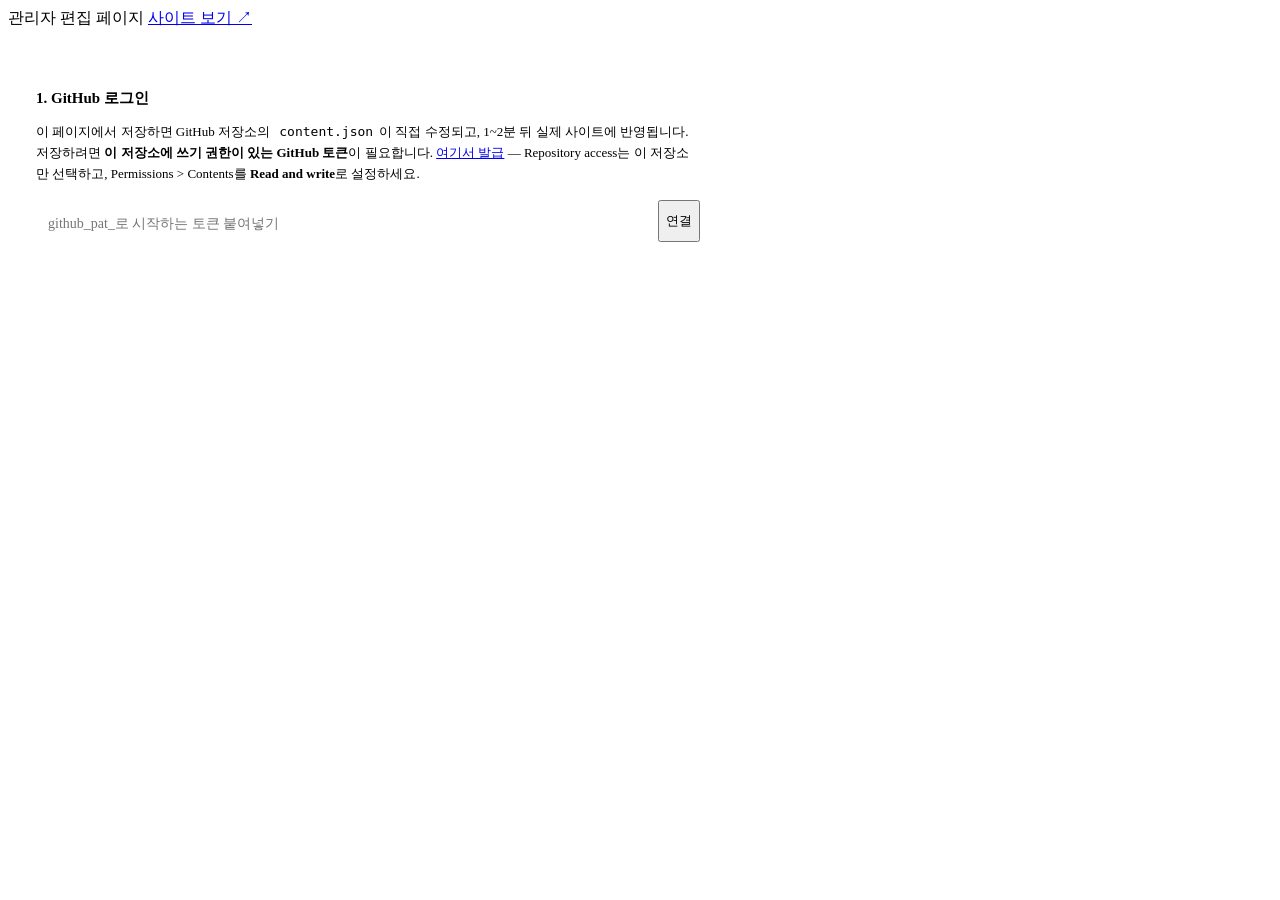
==== admin.html @ 72173c35 "Add color palette editing to admin panel Add colors object to content.json (primary/accent/bg/text/b" ====
<!DOCTYPE html>
<html lang="ko">
<head>
<meta charset="UTF-8">
<meta name="viewport" content="width=device-width, initial-scale=1.0">
<title>관리자 편집 · 차곡차곡 AI 실전기</title>
<meta name="robots" content="noindex, nofollow">
<link rel="stylesheet" href="styles.css">
<link rel="stylesheet" href="admin.css">
</head>
<body class="admin-body">

<header class="topbar">
  <div class="container topbar-inner">
    <span class="logo">관리자 편집 페이지</span>
    <a href="index.html" class="btn btn-small" target="_blank" rel="noopener">사이트 보기 ↗</a>
  </div>
</header>

<main class="container admin-main">

  <section class="admin-card">
    <h2>1. GitHub 로그인</h2>
    <p class="admin-help">
      이 페이지에서 저장하면 GitHub 저장소의 <code>content.json</code>이 직접 수정되고, 1~2분 뒤 실제 사이트에 반영됩니다.<br>
      저장하려면 <strong>이 저장소에 쓰기 권한이 있는 GitHub 토큰</strong>이 필요합니다.
      <a href="https://github.com/settings/personal-access-tokens/new" target="_blank" rel="noopener">여기서 발급</a>
      — Repository access는 이 저장소만 선택하고, Permissions &gt; Contents를 <strong>Read and write</strong>로 설정하세요.
    </p>
    <div class="admin-row">
      <input type="password" id="gh-token" placeholder="github_pat_로 시작하는 토큰 붙여넣기">
      <button id="btn-connect" class="btn btn-primary btn-small">연결</button>
      <button id="btn-disconnect" class="btn btn-small" hidden>로그아웃</button>
    </div>
    <p id="auth-status" class="admin-status"></p>
  </section>

  <section class="admin-card" id="editor-section" hidden>
    <h2>2. 폰트</h2>
    <div class="admin-row">
      <select id="font-select"></select>
    </div>

    <h2>3. 색상 팔레트</h2>
    <div class="color-grid">
      <label class="color-field">포인트 색상 (버튼)<span class="color-input-wrap"><input type="color" data-path="colors.primary"><output></output></span></label>
      <label class="color-field">포인트 색상 (진하게, hover)<span class="color-input-wrap"><input type="color" data-path="colors.primaryDark"><output></output></span></label>
      <label class="color-field">보조 강조색 (체크아이콘 등)<span class="color-input-wrap"><input type="color" data-path="colors.accent"><output></output></span></label>
      <label class="color-field">기본 배경색<span class="color-input-wrap"><input type="color" data-path="colors.bg"><output></output></span></label>
      <label class="color-field">섹션 배경색<span class="color-input-wrap"><input type="color" data-path="colors.bgAlt"><output></output></span></label>
      <label class="color-field">기본 글자색<span class="color-input-wrap"><input type="color" data-path="colors.text"><output></output></span></label>
      <label class="color-field">흐린 글자색<span class="color-input-wrap"><input type="color" data-path="colors.textMuted"><output></output></span></label>
      <label class="color-field">테두리 색상<span class="color-input-wrap"><input type="color" data-path="colors.border"><output></output></span></label>
    </div>

    <h2>4. 사이트 공통</h2>
    <label>브라우저 탭 제목<input type="text" data-path="site.pageTitle"></label>
    <label>상단 로고 텍스트<input type="text" data-path="site.logo"></label>
    <label>상단 버튼 텍스트<input type="text" data-path="site.navCta"></label>

    <h2>5. 히어로 영역</h2>
    <label>강조 문구 (eyebrow)<input type="text" data-path="hero.eyebrow"></label>
    <label>영문 태그라인<input type="text" data-path="hero.tagline"></label>
    <label>제목 첫 줄<input type="text" data-path="hero.titleLine1"></label>
    <label>제목 강조 줄 (색상 강조)<input type="text" data-path="hero.titleHighlight"></label>
    <label>핵심 카피<input type="text" data-path="hero.copy"></label>
    <label>보조 설명<input type="text" data-path="hero.sub"></label>
    <label>일시<input type="text" data-path="hero.eventDate"></label>
    <label>방식<input type="text" data-path="hero.eventMode"></label>
    <label>소요 시간<input type="text" data-path="hero.eventDuration"></label>
    <label>신청 버튼 텍스트<input type="text" data-path="hero.ctaText"></label>

    <h2>6. Who is this for</h2>
    <label>섹션 제목<input type="text" data-path="who.sectionTitle"></label>
    <label>섹션 부제<input type="text" data-path="who.sectionSubtitle"></label>
    <div class="list-editor" id="who-editor"></div>
    <button type="button" class="btn btn-small admin-add-btn" data-add="who">+ 항목 추가</button>

    <h2>7. Agenda</h2>
    <label>섹션 제목<input type="text" data-path="agenda.sectionTitle"></label>
    <label>섹션 부제<input type="text" data-path="agenda.sectionSubtitle"></label>
    <div class="list-editor" id="agenda-editor"></div>
    <button type="button" class="btn btn-small admin-add-btn" data-add="agenda">+ 항목 추가</button>

    <h2>8. What makes it different</h2>
    <label>섹션 제목<input type="text" data-path="diff.sectionTitle"></label>
    <label>본문<textarea rows="3" data-path="diff.copy"></textarea></label>
    <label>강조 문구<input type="text" data-path="diff.highlight"></label>

    <h2>9. 신청 섹션</h2>
    <label>섹션 제목<input type="text" data-path="apply.sectionTitle"></label>
    <label>섹션 부제<input type="text" data-path="apply.sectionSubtitle"></label>
    <label>제출 버튼 텍스트<input type="text" data-path="apply.submitText"></label>
    <label>하단 안내문<input type="text" data-path="apply.note"></label>

    <h2>10. 푸터</h2>
    <label>제목<input type="text" data-path="footer.title"></label>
    <label>담당자명<input type="text" data-path="footer.manager"></label>
    <label>연락처<input type="text" data-path="footer.phone"></label>

    <div class="admin-save-bar">
      <button id="btn-reload" class="btn btn-small">저장된 내용 다시 불러오기</button>
      <button id="btn-save" class="btn btn-primary btn-large">GitHub에 저장하기</button>
    </div>
    <p id="save-status" class="admin-status"></p>
  </section>

</main>

<script src="content-loader.js"></script>
<script src="admin.js"></script>
</body>
</html>
---- admin.css ----
.admin-body {
  background: var(--color-bg-alt);
}

.admin-main {
  max-width: 720px;
  padding-top: 32px;
  padding-bottom: 80px;
}

.admin-card {
  background: var(--color-white);
  border: 1px solid var(--color-border);
  border-radius: var(--radius);
  padding: 28px;
  margin-bottom: 24px;
}

.admin-card h2 {
  font-size: 15px;
  margin: 28px 0 14px;
  padding-top: 18px;
  border-top: 1px solid var(--color-border);
}

.admin-card h2:first-child {
  margin-top: 0;
  padding-top: 0;
  border-top: none;
}

.admin-help {
  font-size: 13px;
  color: var(--color-text-muted);
  line-height: 1.6;
  margin: 0 0 16px;
}

.admin-help code {
  background: var(--color-bg-alt);
  padding: 1px 6px;
  border-radius: 4px;
}

.admin-row {
  display: flex;
  gap: 8px;
}

.admin-row input,
.admin-row select {
  flex: 1;
}

.admin-card label {
  display: block;
  font-size: 13px;
  font-weight: 700;
  margin-bottom: 14px;
}

.admin-card input[type="text"],
.admin-card input[type="password"],
.admin-card select,
.admin-card textarea {
  display: block;
  width: 100%;
  margin-top: 6px;
  padding: 10px 12px;
  border: 1px solid var(--color-border);
  border-radius: 8px;
  font-size: 14px;
  font-family: inherit;
}

.admin-status {
  font-size: 13px;
  margin: 10px 0 0;
  min-height: 18px;
}

.admin-status.ok { color: var(--color-accent); }
.admin-status.error { color: #e0453c; }

.list-editor {
  display: grid;
  gap: 10px;
  margin-bottom: 12px;
}

.list-row {
  display: flex;
  gap: 8px;
  align-items: flex-start;
  background: var(--color-bg-alt);
  border-radius: 8px;
  padding: 10px;
}

.list-row-fields {
  flex: 1;
  display: grid;
  gap: 6px;
}

.list-row-fields input {
  width: 100%;
  padding: 8px 10px;
  border: 1px solid var(--color-border);
  border-radius: 6px;
  font-size: 13px;
  font-family: inherit;
}

.list-row-remove {
  flex: none;
  border: none;
  background: none;
  color: #e0453c;
  font-size: 13px;
  cursor: pointer;
  padding: 8px 4px;
}

.admin-add-btn {
  margin-bottom: 8px;
}

.color-grid {
  display: grid;
  grid-template-columns: repeat(auto-fit, minmax(220px, 1fr));
  gap: 16px;
  margin-bottom: 8px;
}

.color-field {
  margin-bottom: 0;
}

.color-input-wrap {
  display: flex;
  align-items: center;
  gap: 10px;
  margin-top: 6px;
}

.color-input-wrap input[type="color"] {
  width: 44px;
  height: 36px;
  padding: 2px;
  border: 1px solid var(--color-border);
  border-radius: 8px;
  cursor: pointer;
  margin-top: 0;
}

.color-input-wrap output {
  font-size: 13px;
  font-family: ui-monospace, monospace;
  color: var(--color-text-muted);
}

.admin-save-bar {
  display: flex;
  gap: 10px;
  align-items: center;
  margin-top: 32px;
  padding-top: 24px;
  border-top: 1px solid var(--color-border);
}
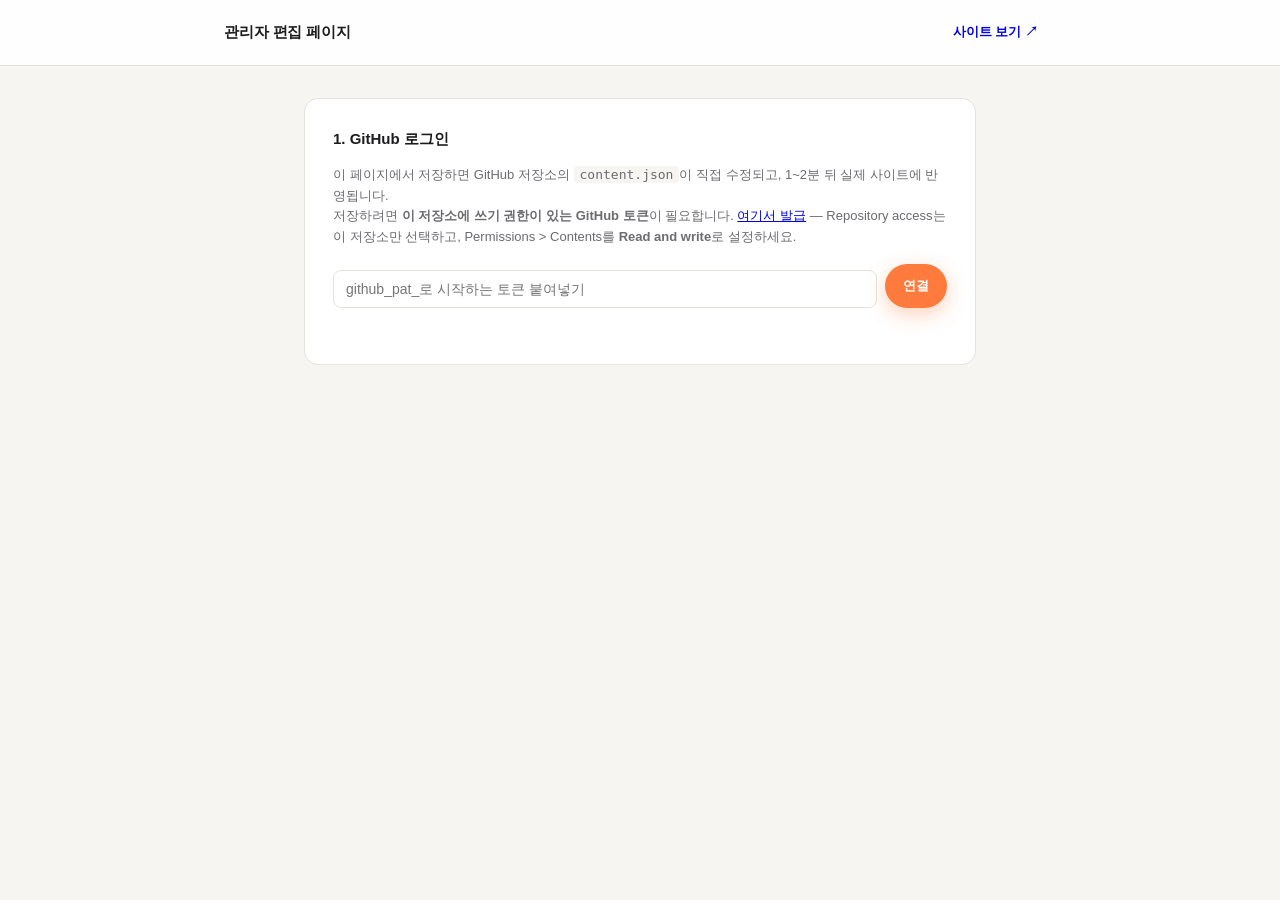
==== commit 6da9ecc9: "Add card background color and event-info font size controls The event-info box, checklist items, app" ====
--- a/admin.html
+++ b/admin.html
@@ -43,22 +43,38 @@
 
     <h2>3. 색상 팔레트</h2>
     <div class="color-grid">
-      <label class="color-field">포인트 색상 (버튼)<span class="color-input-wrap"><input type="color" data-path="colors.primary"><output></output></span></label>
+      <label class="color-field">포인트 색상 (버튼 배경·강조 문구·제목 강조)<span class="color-input-wrap"><input type="color" data-path="colors.primary"><output></output></span></label>
       <label class="color-field">포인트 색상 (진하게, hover)<span class="color-input-wrap"><input type="color" data-path="colors.primaryDark"><output></output></span></label>
       <label class="color-field">보조 강조색 (체크아이콘 등)<span class="color-input-wrap"><input type="color" data-path="colors.accent"><output></output></span></label>
-      <label class="color-field">기본 배경색<span class="color-input-wrap"><input type="color" data-path="colors.bg"><output></output></span></label>
-      <label class="color-field">섹션 배경색<span class="color-input-wrap"><input type="color" data-path="colors.bgAlt"><output></output></span></label>
+      <label class="color-field">기본 배경색 (페이지 전체)<span class="color-input-wrap"><input type="color" data-path="colors.bg"><output></output></span></label>
+      <label class="color-field">섹션 배경색 (교차 섹션)<span class="color-input-wrap"><input type="color" data-path="colors.bgAlt"><output></output></span></label>
       <label class="color-field">기본 글자색<span class="color-input-wrap"><input type="color" data-path="colors.text"><output></output></span></label>
       <label class="color-field">흐린 글자색<span class="color-input-wrap"><input type="color" data-path="colors.textMuted"><output></output></span></label>
       <label class="color-field">테두리 색상<span class="color-input-wrap"><input type="color" data-path="colors.border"><output></output></span></label>
+      <label class="color-field">버튼 글자색<span class="color-input-wrap"><input type="color" data-path="colors.buttonText"><output></output></span></label>
+      <label class="color-field">카드 배경색 (일정 박스·체크리스트·신청폼)<span class="color-input-wrap"><input type="color" data-path="colors.cardBg"><output></output></span></label>
     </div>
 
-    <h2>4. 사이트 공통</h2>
+    <h2>4. 글자 크기</h2>
+    <p class="admin-help">각 항목의 글자 크기를 px 단위로 직접 조절할 수 있습니다.</p>
+    <div class="color-grid">
+      <label class="color-field">강조 문구 (eyebrow)<span class="size-input-wrap"><input type="number" min="8" max="80" data-path="sizes.eyebrow"><span class="size-unit">px</span></span></label>
+      <label class="color-field">메인 제목<span class="size-input-wrap"><input type="number" min="8" max="80" data-path="sizes.heroTitle"><span class="size-unit">px</span></span></label>
+      <label class="color-field">핵심 카피<span class="size-input-wrap"><input type="number" min="8" max="80" data-path="sizes.heroCopy"><span class="size-unit">px</span></span></label>
+      <label class="color-field">보조 설명<span class="size-input-wrap"><input type="number" min="8" max="80" data-path="sizes.heroSub"><span class="size-unit">px</span></span></label>
+      <label class="color-field">일정 정보 글자 (일시·방식·소요시간)<span class="size-input-wrap"><input type="number" min="8" max="80" data-path="sizes.eventInfo"><span class="size-unit">px</span></span></label>
+      <label class="color-field">섹션 라벨 (작은 소제목)<span class="size-input-wrap"><input type="number" min="8" max="80" data-path="sizes.sectionTitle"><span class="size-unit">px</span></span></label>
+      <label class="color-field">섹션 제목 (큰 소제목)<span class="size-input-wrap"><input type="number" min="8" max="80" data-path="sizes.sectionHeading"><span class="size-unit">px</span></span></label>
+      <label class="color-field">본문 글자<span class="size-input-wrap"><input type="number" min="8" max="80" data-path="sizes.body"><span class="size-unit">px</span></span></label>
+      <label class="color-field">버튼 글자<span class="size-input-wrap"><input type="number" min="8" max="80" data-path="sizes.button"><span class="size-unit">px</span></span></label>
+    </div>
+
+    <h2>5. 사이트 공통</h2>
     <label>브라우저 탭 제목<input type="text" data-path="site.pageTitle"></label>
     <label>상단 로고 텍스트<input type="text" data-path="site.logo"></label>
     <label>상단 버튼 텍스트<input type="text" data-path="site.navCta"></label>
 
-    <h2>5. 히어로 영역</h2>
+    <h2>6. 히어로 영역</h2>
     <label>강조 문구 (eyebrow)<input type="text" data-path="hero.eyebrow"></label>
     <label>영문 태그라인<input type="text" data-path="hero.tagline"></label>
     <label>제목 첫 줄<input type="text" data-path="hero.titleLine1"></label>
@@ -70,30 +86,30 @@
     <label>소요 시간<input type="text" data-path="hero.eventDuration"></label>
     <label>신청 버튼 텍스트<input type="text" data-path="hero.ctaText"></label>
 
-    <h2>6. Who is this for</h2>
+    <h2>7. Who is this for</h2>
     <label>섹션 제목<input type="text" data-path="who.sectionTitle"></label>
     <label>섹션 부제<input type="text" data-path="who.sectionSubtitle"></label>
     <div class="list-editor" id="who-editor"></div>
     <button type="button" class="btn btn-small admin-add-btn" data-add="who">+ 항목 추가</button>
 
-    <h2>7. Agenda</h2>
+    <h2>8. Agenda</h2>
     <label>섹션 제목<input type="text" data-path="agenda.sectionTitle"></label>
     <label>섹션 부제<input type="text" data-path="agenda.sectionSubtitle"></label>
     <div class="list-editor" id="agenda-editor"></div>
     <button type="button" class="btn btn-small admin-add-btn" data-add="agenda">+ 항목 추가</button>
 
-    <h2>8. What makes it different</h2>
+    <h2>9. What makes it different</h2>
     <label>섹션 제목<input type="text" data-path="diff.sectionTitle"></label>
     <label>본문<textarea rows="3" data-path="diff.copy"></textarea></label>
     <label>강조 문구<input type="text" data-path="diff.highlight"></label>
 
-    <h2>9. 신청 섹션</h2>
+    <h2>10. 신청 섹션</h2>
     <label>섹션 제목<input type="text" data-path="apply.sectionTitle"></label>
     <label>섹션 부제<input type="text" data-path="apply.sectionSubtitle"></label>
     <label>제출 버튼 텍스트<input type="text" data-path="apply.submitText"></label>
     <label>하단 안내문<input type="text" data-path="apply.note"></label>
 
-    <h2>10. 푸터</h2>
+    <h2>11. 푸터</h2>
     <label>제목<input type="text" data-path="footer.title"></label>
     <label>담당자명<input type="text" data-path="footer.manager"></label>
     <label>연락처<input type="text" data-path="footer.phone"></label>
--- a/styles.css
+++ b/styles.css
@@ -0,0 +1,487 @@
+/* ============================================
+   수정 가이드
+   - 색상: 아래 :root 변수만 바꾸면 전체 색상 변경
+   - 폰트: --font-sans 값만 바꾸면 전체 폰트 변경
+   - 텍스트 내용: index.html에서 직접 수정
+   ============================================ */
+
+:root {
+  --color-bg: #ffffff;
+  --color-bg-alt: #f7f5f2;
+  --color-text: #1c1c1e;
+  --color-text-muted: #6b6b70;
+  --color-primary: #ff7a3d;
+  --color-primary-dark: #e6631f;
+  --color-accent: #2f5d50;
+  --color-border: #e6e3de;
+  --color-white: #ffffff;
+  --color-button-text: #ffffff;
+  --color-card-bg: #ffffff;
+  --font-sans: -apple-system, BlinkMacSystemFont, "Pretendard", "Noto Sans KR", "Malgun Gothic", sans-serif;
+  --radius: 14px;
+  --max-width: 880px;
+  --size-eyebrow: 14px;
+  --size-hero-title: 36px;
+  --size-hero-copy: 19px;
+  --size-hero-sub: 15px;
+  --size-section-title: 13px;
+  --size-section-heading: 24px;
+  --size-body: 15px;
+  --size-button: 16px;
+  --size-event-info: 14px;
+}
+
+* { box-sizing: border-box; }
+
+[hidden] { display: none !important; }
+
+html { scroll-behavior: smooth; }
+
+body {
+  margin: 0;
+  font-family: var(--font-sans);
+  color: var(--color-text);
+  background: var(--color-bg);
+  line-height: 1.6;
+  -webkit-font-smoothing: antialiased;
+}
+
+.container {
+  max-width: var(--max-width);
+  margin: 0 auto;
+  padding: 0 24px;
+}
+
+/* Topbar */
+.topbar {
+  position: sticky;
+  top: 0;
+  z-index: 100;
+  background: rgba(255, 255, 255, 0.9);
+  backdrop-filter: blur(8px);
+  border-bottom: 1px solid var(--color-border);
+}
+
+.topbar-inner {
+  display: flex;
+  align-items: center;
+  justify-content: space-between;
+  padding-top: 14px;
+  padding-bottom: 14px;
+}
+
+.logo {
+  font-weight: 700;
+  font-size: 15px;
+  letter-spacing: -0.01em;
+}
+
+/* Buttons */
+.btn {
+  display: inline-block;
+  border: none;
+  border-radius: 999px;
+  font-weight: 700;
+  text-decoration: none;
+  cursor: pointer;
+  text-align: center;
+  transition: transform 0.15s ease, box-shadow 0.15s ease, background 0.15s ease;
+}
+
+.btn-primary {
+  background: var(--color-primary);
+  color: var(--color-button-text);
+  box-shadow: 0 6px 20px rgba(255, 122, 61, 0.35);
+}
+
+.btn-primary:hover {
+  background: var(--color-primary-dark);
+  transform: translateY(-1px);
+}
+
+.btn-small {
+  padding: 8px 18px;
+  font-size: 13px;
+}
+
+.btn-large {
+  padding: 16px 36px;
+  font-size: var(--size-button);
+}
+
+.btn-full {
+  display: block;
+  width: 100%;
+}
+
+/* Hero */
+.hero {
+  background: linear-gradient(180deg, var(--color-bg-alt) 0%, var(--color-bg) 100%);
+  padding: 72px 0 64px;
+  text-align: center;
+}
+
+.hero-inner {
+  display: flex;
+  flex-direction: column;
+  align-items: center;
+}
+
+.eyebrow {
+  font-size: var(--size-eyebrow);
+  font-weight: 700;
+  color: var(--color-primary);
+  margin: 0 0 8px;
+}
+
+.tagline {
+  font-size: 13px;
+  color: var(--color-text-muted);
+  letter-spacing: 0.02em;
+  margin: 0 0 28px;
+}
+
+.hero h1 {
+  font-size: var(--size-hero-title);
+  line-height: 1.35;
+  margin: 0 0 20px;
+  letter-spacing: -0.02em;
+}
+
+.hero h1 .highlight {
+  color: var(--color-primary);
+}
+
+.hero-copy {
+  font-size: var(--size-hero-copy);
+  margin: 0 0 8px;
+}
+
+.hero-sub {
+  font-size: var(--size-hero-sub);
+  color: var(--color-text-muted);
+  margin: 0 0 36px;
+}
+
+.event-info {
+  display: flex;
+  flex-wrap: wrap;
+  justify-content: center;
+  gap: 12px;
+  background: var(--color-card-bg);
+  border: 1px solid var(--color-border);
+  border-radius: var(--radius);
+  padding: 20px 28px;
+  margin-bottom: 36px;
+}
+
+.event-info-item {
+  display: flex;
+  flex-direction: column;
+  align-items: center;
+  min-width: 120px;
+  padding: 0 12px;
+}
+
+.event-info-label {
+  font-size: 12px;
+  color: var(--color-text-muted);
+  margin-bottom: 4px;
+}
+
+.event-info-value {
+  font-size: var(--size-event-info);
+  font-weight: 700;
+}
+
+/* Sections */
+.section {
+  padding: 64px 0;
+  border-top: 1px solid var(--color-border);
+}
+
+.section-title {
+  font-size: var(--size-section-title);
+  font-weight: 800;
+  letter-spacing: 0.08em;
+  text-transform: uppercase;
+  color: var(--color-primary);
+  margin: 0 0 8px;
+  text-align: center;
+}
+
+.section-subtitle {
+  font-size: var(--size-section-heading);
+  font-weight: 700;
+  text-align: center;
+  margin: 0 0 40px;
+  letter-spacing: -0.01em;
+}
+
+/* Who is this for */
+.who-section {
+  background: var(--color-bg-alt);
+}
+
+.check-list {
+  list-style: none;
+  margin: 0;
+  padding: 0;
+  display: grid;
+  gap: 14px;
+}
+
+.check-list li {
+  display: flex;
+  align-items: flex-start;
+  gap: 12px;
+  background: var(--color-card-bg);
+  border: 1px solid var(--color-border);
+  border-radius: var(--radius);
+  padding: 18px 20px;
+  font-size: var(--size-body);
+}
+
+.check-icon {
+  flex: none;
+  width: 24px;
+  height: 24px;
+  border-radius: 50%;
+  background: var(--color-accent);
+  color: var(--color-white);
+  font-size: 13px;
+  font-weight: 700;
+  display: flex;
+  align-items: center;
+  justify-content: center;
+}
+
+/* Agenda */
+.agenda-list {
+  list-style: none;
+  margin: 0;
+  padding: 0;
+  display: grid;
+  gap: 20px;
+}
+
+.agenda-item {
+  display: flex;
+  gap: 20px;
+  align-items: flex-start;
+  padding-bottom: 20px;
+  border-bottom: 1px solid var(--color-border);
+}
+
+.agenda-item:last-child {
+  border-bottom: none;
+  padding-bottom: 0;
+}
+
+.agenda-num {
+  flex: none;
+  font-size: 22px;
+  font-weight: 800;
+  color: var(--color-border);
+  font-variant-numeric: tabular-nums;
+  min-width: 44px;
+}
+
+.agenda-item h3 {
+  margin: 0 0 6px;
+  font-size: 17px;
+}
+
+.agenda-item p {
+  margin: 0;
+  color: var(--color-text-muted);
+  font-size: var(--size-body);
+}
+
+/* Diff section */
+.diff-section {
+  background: var(--color-accent);
+  color: var(--color-white);
+  text-align: center;
+}
+
+.diff-section .section-title {
+  color: rgba(255, 255, 255, 0.7);
+}
+
+.diff-inner {
+  max-width: 640px;
+}
+
+.diff-copy {
+  font-size: var(--size-body);
+  line-height: 1.7;
+  margin: 0 0 32px;
+}
+
+.diff-highlight {
+  font-size: clamp(18px, 3vw, 22px);
+  font-weight: 700;
+  margin: 0;
+}
+
+.diff-highlight .accent {
+  color: var(--color-primary);
+}
+
+/* Apply section */
+.apply-section {
+  background: var(--color-bg-alt);
+}
+
+.apply-inner {
+  max-width: 560px;
+}
+
+.apply-form {
+  background: var(--color-card-bg);
+  border: 1px solid var(--color-border);
+  border-radius: var(--radius);
+  padding: 32px 28px;
+  display: grid;
+  gap: 20px;
+}
+
+.form-group {
+  display: grid;
+  gap: 6px;
+}
+
+.form-group label {
+  font-size: 14px;
+  font-weight: 700;
+}
+
+.required {
+  color: var(--color-primary);
+}
+
+.form-group input[type="text"],
+.form-group input[type="tel"],
+.form-group input[type="email"],
+.form-group select,
+.form-group textarea {
+  width: 100%;
+  padding: 12px 14px;
+  border: 1px solid var(--color-border);
+  border-radius: 10px;
+  font-size: 15px;
+  font-family: inherit;
+  color: var(--color-text);
+  background: var(--color-card-bg);
+}
+
+.form-group input:focus,
+.form-group select:focus,
+.form-group textarea:focus {
+  outline: none;
+  border-color: var(--color-primary);
+  box-shadow: 0 0 0 3px rgba(255, 122, 61, 0.15);
+}
+
+.form-group textarea {
+  resize: vertical;
+}
+
+.form-group.invalid input,
+.form-group.invalid select {
+  border-color: #e0453c;
+}
+
+.error-msg {
+  font-size: 12px;
+  color: #e0453c;
+  min-height: 14px;
+  display: block;
+}
+
+.form-group-checkbox {
+  display: block;
+}
+
+.checkbox-label {
+  display: flex;
+  align-items: flex-start;
+  gap: 10px;
+  font-size: 14px;
+  font-weight: 400;
+  cursor: pointer;
+}
+
+.checkbox-label input {
+  margin-top: 3px;
+}
+
+.form-note {
+  text-align: center;
+  font-size: 12px;
+  color: var(--color-text-muted);
+  margin: 0;
+}
+
+.success-message {
+  text-align: center;
+  background: var(--color-card-bg);
+  border: 1px solid var(--color-border);
+  border-radius: var(--radius);
+  padding: 48px 28px;
+}
+
+.success-icon {
+  width: 48px;
+  height: 48px;
+  line-height: 48px;
+  border-radius: 50%;
+  background: var(--color-accent);
+  color: var(--color-white);
+  font-size: 22px;
+  margin: 0 auto 16px;
+}
+
+.success-message h3 {
+  margin: 0 0 8px;
+  font-size: 20px;
+}
+
+.success-message p:last-child {
+  color: var(--color-text-muted);
+  margin: 0;
+}
+
+/* Footer */
+.footer {
+  background: var(--color-text);
+  color: rgba(255, 255, 255, 0.7);
+  padding: 32px 0;
+  text-align: center;
+  font-size: 13px;
+}
+
+.footer-title {
+  color: var(--color-white);
+  font-weight: 700;
+  margin: 0 0 8px;
+}
+
+.footer p {
+  margin: 4px 0;
+}
+
+.footer a {
+  color: rgba(255, 255, 255, 0.9);
+}
+
+@media (max-width: 600px) {
+  .event-info {
+    flex-direction: column;
+    gap: 16px;
+  }
+  .apply-form {
+    padding: 24px 20px;
+  }
+}
